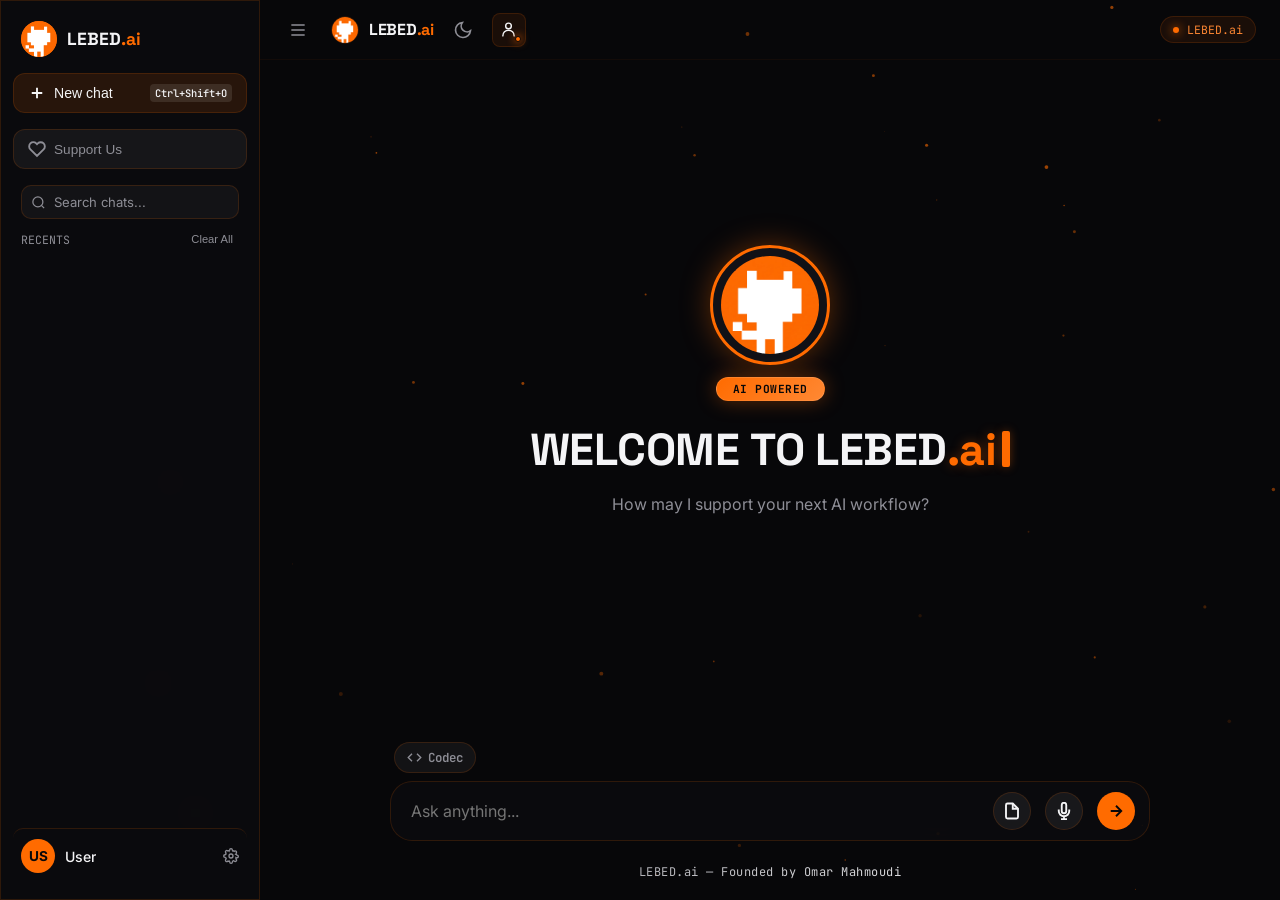
==== settings.html @ 3607a3d6 "First upload" ====
<!DOCTYPE html>
<html lang="en">
<head>
    <meta charset="UTF-8">
    <meta name="viewport" content="width=device-width, initial-scale=1.0">
    <title>Account Settings — LEBED.ai</title>
    
    <link rel="icon" type="image/png" href="orangeico.png">
    
    <link href="https://fonts.googleapis.com/css2?family=Inter:wght@400;500;600;700&family=JetBrains+Mono:wght@400;500;700&display=swap" rel="stylesheet">
    <link rel="stylesheet" href="settings.css">
</head>
<body>

<div class="settings-shell">
  <a href="index.html" class="back-link">&larr; Back to LEBED.ai</a>

  <div class="settings-layout">

    <!-- ===== SIDEBAR (Windows-style settings nav) ===== -->
    <aside class="settings-nav">
      <div class="nav-profile-mini">
        <input type="file" id="avatarInput" accept="image/png, image/jpeg, image/webp" hidden>
        <div class="avatar-preview-wrap" id="avatarTrigger" title="Click to change avatar">
          <img id="avatarPreview" src="" alt="Profile picture" class="avatar-preview">
          <div class="avatar-overlay">
            <svg width="16" height="16" fill="none" stroke="currentColor" stroke-width="2" viewBox="0 0 24 24"><path d="M23 19a2 2 0 01-2 2H3a2 2 0 01-2-2V8a2 2 0 012-2h4l2-3h6l2 3h4a2 2 0 012 2z"/><circle cx="12" cy="13" r="4"/></svg>
          </div>
        </div>
        <div class="nav-profile-text">
          <div class="nav-profile-name" id="navDisplayName">User</div>
          <div class="nav-profile-email" id="navEmail">&nbsp;</div>
        </div>
      </div>

      <nav class="nav-list">
        <button type="button" class="nav-item active" data-tab="accountTab">
          <svg width="18" height="18" fill="none" stroke="currentColor" stroke-width="2" stroke-linecap="round" stroke-linejoin="round" viewBox="0 0 24 24"><path d="M20 21a8 8 0 0 0-16 0"></path><circle cx="12" cy="7" r="4"></circle></svg>
          <span>Your info</span>
        </button>
        <button type="button" class="nav-item" data-tab="securityTab">
          <svg width="18" height="18" fill="none" stroke="currentColor" stroke-width="2" stroke-linecap="round" stroke-linejoin="round" viewBox="0 0 24 24"><path d="M12 22s8-4 8-10V5l-8-3-8 3v7c0 6 8 10 8 10z"></path></svg>
          <span>Sign-in &amp; security</span>
        </button>
      </nav>

      <div class="nav-divider"></div>

      <button type="button" class="nav-signout-btn" id="signOutBtn">
        <svg width="18" height="18" fill="none" stroke="currentColor" stroke-width="2" stroke-linecap="round" stroke-linejoin="round" viewBox="0 0 24 24"><path d="M9 21H5a2 2 0 01-2-2V5a2 2 0 012-2h4"></path><polyline points="16 17 21 12 16 7"></polyline><line x1="21" y1="12" x2="9" y2="12"></line></svg>
        <span>Sign out</span>
      </button>
    </aside>

    <!-- ===== MAIN CONTENT ===== -->
    <main class="settings-content">

      <!-- ---- Your info ---- -->
      <section class="settings-panel" id="accountTab">
        <h1>Your info</h1>
        <p class="subtitle">Update your display name and profile photo.</p>

        <form id="profileForm" novalidate>
          <div class="form-group">
            <label for="displayName">Display Name</label>
            <input type="text" id="displayName" placeholder="Your name" autocomplete="name">
          </div>

          <div class="form-group phone-field">
            <label for="settingsPhone">Phone Number</label>
            <div class="phone-input-wrap">
              <button type="button" class="phone-country-btn" id="settingsPhoneCountryBtn" aria-haspopup="listbox" aria-expanded="false">
                <img class="phone-flag" id="settingsPhoneFlag" src="https://flagcdn.com/24x18/tn.png" srcset="https://flagcdn.com/48x36/tn.png 2x" width="18" height="13" alt="">
                <span class="phone-dial-code" id="settingsPhoneDialCode">+216</span>
                <svg class="phone-caret" width="10" height="10" viewBox="0 0 24 24" fill="none" stroke="currentColor" stroke-width="3"><polyline points="6 9 12 15 18 9"></polyline></svg>
              </button>
              <input id="settingsPhone" type="tel" inputmode="numeric" placeholder="Phone number" autocomplete="tel">
            </div>
            <div class="phone-country-dropdown" id="settingsPhoneCountryDropdown" hidden>
              <input type="text" class="phone-country-search" id="settingsPhoneCountrySearch" placeholder="Search country or code..." autocomplete="off">
              <ul class="phone-country-list" id="settingsPhoneCountryList" role="listbox"></ul>
            </div>
          </div>

          <div id="profileAlert" class="form-alert" role="alert" hidden></div>

          <button type="submit" class="save-btn" id="saveProfileBtn">
            <span class="btn-label">Save Changes</span>
            <span class="btn-spinner" hidden></span>
          </button>
        </form>
      </section>

      <!-- ---- Sign-in & security ---- -->
      <section class="settings-panel" id="securityTab" hidden>
        <h1>Sign-in &amp; security</h1>
        <p class="subtitle">Manage the email and password you use to sign in.</p>

        <div class="security-card">
          <div class="security-card-info">
            <div class="security-card-title">Email address</div>
            <div class="security-card-value" id="currentEmailDisplay">&nbsp;</div>
          </div>
          <button type="button" class="ghost-btn" id="changeEmailBtn">Change</button>
        </div>

        <div class="security-card">
          <div class="security-card-info">
            <div class="security-card-title">Password</div>
            <div class="security-card-value">••••••••</div>
          </div>
          <button type="button" class="ghost-btn" id="changePasswordBtn">Change</button>
        </div>

        <div id="securityAlert" class="form-alert" role="alert" hidden></div>
      </section>

    </main>
  </div>
</div>

<!-- ===== MODALS ===== -->

<!-- Avatar crop editor -->
<div class="modal-overlay" id="avatarCropModal">
  <div class="modal-card crop-modal-card">
    <div class="modal-header">
      <div class="modal-title">Crop &amp; rotate</div>
      <button type="button" class="close-modal-btn" data-close-modal="avatarCropModal">&times;</button>
    </div>
    <div class="crop-stage-wrap">
      <canvas id="avatarCropCanvas" class="crop-canvas" width="360" height="360"></canvas>
    </div>
    <div class="crop-controls">
      <label for="avatarZoom">Zoom</label>
      <input id="avatarZoom" type="range" min="1" max="3" step="0.01" value="1">
      <button type="button" class="btn crop-rotate-btn" id="avatarRotateBtn">Rotate 90°</button>
      <button type="button" class="btn crop-reset-btn" id="avatarResetBtn">Reset</button>
    </div>
    <p class="crop-hint">Drag the image to choose what appears in your profile photo.</p>
    <div id="avatarCropAlert" class="form-alert" role="alert" hidden></div>
    <div class="modal-footer">
      <button type="button" class="btn btn-cancel" data-close-modal="avatarCropModal">Cancel</button>
      <button type="button" class="btn btn-save" id="avatarCropApplyBtn">Use photo</button>
    </div>
  </div>
</div>

<!-- Change email -->
<div class="modal-overlay" id="changeEmailModal">
  <div class="modal-card">
    <div class="modal-header">
      <div class="modal-title">Change email address</div>
      <button type="button" class="close-modal-btn" data-close-modal="changeEmailModal">&times;</button>
    </div>
    <div class="modal-body">
      <p class="modal-desc">We'll send a confirmation link to the new address — the change won't take effect until you click it.</p>
      <div class="form-group">
        <label for="newEmailInput">New Email Address</label>
        <input type="email" id="newEmailInput" placeholder="you@example.com" autocomplete="email">
      </div>
      <div id="changeEmailAlert" class="form-alert" role="alert" hidden></div>
    </div>
    <div class="modal-footer">
      <button type="button" class="btn btn-cancel" data-close-modal="changeEmailModal">Cancel</button>
      <button type="button" class="btn btn-save" id="changeEmailSubmitBtn">Continue</button>
    </div>
  </div>
</div>

<!-- Change password -->
<div class="modal-overlay" id="changePasswordModal">
  <div class="modal-card">
    <div class="modal-header">
      <div class="modal-title">Change password</div>
      <button type="button" class="close-modal-btn" data-close-modal="changePasswordModal">&times;</button>
    </div>
    <div class="modal-body">
      <div class="form-group">
        <label for="newPasswordInput">New Password</label>
        <div class="password-wrap">
          <input type="password" id="newPasswordInput" placeholder="At least 8 characters" autocomplete="new-password">
          <button type="button" class="toggle-pw" data-target="newPasswordInput" aria-label="Show password">&#9673;</button>
        </div>
      </div>
      <div class="form-group">
        <label for="confirmNewPasswordInput">Confirm New Password</label>
        <div class="password-wrap">
          <input type="password" id="confirmNewPasswordInput" placeholder="Re-enter new password" autocomplete="new-password">
          <button type="button" class="toggle-pw" data-target="confirmNewPasswordInput" aria-label="Show password">&#9673;</button>
        </div>
      </div>
      <div id="changePasswordAlert" class="form-alert" role="alert" hidden></div>
    </div>
    <div class="modal-footer">
      <button type="button" class="btn btn-cancel" data-close-modal="changePasswordModal">Cancel</button>
      <button type="button" class="btn btn-save" id="changePasswordSubmitBtn">Continue</button>
    </div>
  </div>
</div>

<!-- Generic "confirm your current password" step, used before actually
     applying an email or password change. -->
<div class="modal-overlay" id="confirmPasswordModal">
  <div class="modal-card">
    <div class="modal-header">
      <div class="modal-title">Confirm your password</div>
      <button type="button" class="close-modal-btn" data-close-modal="confirmPasswordModal">&times;</button>
    </div>
    <div class="modal-body">
      <p class="modal-desc">For your security, enter your current password to continue.</p>
      <div class="form-group">
        <label for="confirmPasswordInput">Current Password</label>
        <div class="password-wrap">
          <input type="password" id="confirmPasswordInput" placeholder="Enter current password" autocomplete="current-password">
          <button type="button" class="toggle-pw" data-target="confirmPasswordInput" aria-label="Show password">&#9673;</button>
        </div>
      </div>
      <div id="confirmPasswordAlert" class="form-alert" role="alert" hidden></div>
    </div>
    <div class="modal-footer">
      <button type="button" class="btn btn-cancel" data-close-modal="confirmPasswordModal">Cancel</button>
      <button type="button" class="btn btn-save" id="confirmPasswordSubmitBtn">Confirm</button>
    </div>
  </div>
</div>

<!-- Sign out confirmation -->
<div class="modal-overlay" id="signOutConfirmModal">
  <div class="modal-card">
    <div class="modal-header">
      <div class="modal-title">Sign out?</div>
      <button type="button" class="close-modal-btn" data-close-modal="signOutConfirmModal">&times;</button>
    </div>
    <div class="modal-body">
      <p class="modal-desc">You'll need to sign in again to access your account.</p>
    </div>
    <div class="modal-footer">
      <button type="button" class="btn btn-cancel" data-close-modal="signOutConfirmModal">Cancel</button>
      <button type="button" class="btn btn-danger" id="confirmSignOutBtn">Sign out</button>
    </div>
  </div>
</div>

<script src="https://cdn.jsdelivr.net/npm/@supabase/supabase-js@2"></script>
<script src="supabase-config.js"></script>
<script src="settings.js"></script>
</body>
</html>
---- settings.css ----
:root {
  --bg: #070709;
  --card: rgba(22, 22, 27, 0.85);
  --card-border: rgba(255, 107, 0, 0.15);
  --primary: #FF6B00;
  --primary-light: #FF8833;
  --primary-glow: rgba(255, 107, 0, 0.35);
  --text: #F4F4F6;
  --muted: #8E8E96;
  --danger: #FF4D4D;
  --success: #00C853;
  --mono: 'JetBrains Mono', monospace;
  --body: 'Inter', sans-serif;
}

* { box-sizing: border-box; margin: 0; padding: 0; }

body {
  background: var(--bg);
  color: var(--text);
  font-family: var(--body);
  min-height: 100vh;
  padding: 24px;
}

.settings-shell { width: 100%; max-width: 900px; margin: 0 auto; }

.back-link {
  display: inline-flex;
  align-items: center;
  gap: 6px;
  color: var(--muted);
  text-decoration: none;
  font-size: 0.82rem;
  margin-bottom: 16px;
  transition: color 0.2s ease;
}
.back-link:hover { color: var(--primary-light); }

/* ===== LAYOUT: Windows-style sidebar + content ===== */
.settings-layout {
  display: flex;
  align-items: flex-start;
  gap: 24px;
  background: var(--card);
  border: 1px solid var(--card-border);
  border-radius: 18px;
  box-shadow: 0 20px 50px rgba(0,0,0,0.5);
  backdrop-filter: blur(12px);
  overflow: hidden;
}

/* ---- Sidebar ---- */
.settings-nav {
  width: 250px;
  flex-shrink: 0;
  display: flex;
  flex-direction: column;
  padding: 24px 14px;
  border-right: 1px solid var(--card-border);
  min-height: 520px;
}

.nav-profile-mini {
  display: flex;
  align-items: center;
  gap: 12px;
  padding: 4px 10px 22px 10px;
}

.avatar-preview-wrap {
  position: relative;
  width: 46px;
  height: 46px;
  border-radius: 50%;
  cursor: pointer;
  overflow: hidden;
  border: 2px solid var(--primary);
  box-shadow: 0 0 14px var(--primary-glow);
  flex-shrink: 0;
}

.avatar-preview {
  width: 100%;
  height: 100%;
  object-fit: cover;
  background: #2a2a30;
  display: block;
}

.avatar-overlay {
  position: absolute;
  inset: 0;
  background: rgba(0,0,0,0.6);
  color: #fff;
  display: flex;
  align-items: center;
  justify-content: center;
  opacity: 0;
  transition: opacity 0.2s ease;
}
.avatar-preview-wrap:hover .avatar-overlay { opacity: 1; }

.nav-profile-text { min-width: 0; }
.nav-profile-name {
  font-size: 0.86rem;
  font-weight: 700;
  white-space: nowrap;
  overflow: hidden;
  text-overflow: ellipsis;
}
.nav-profile-email {
  font-size: 0.7rem;
  color: var(--muted);
  white-space: nowrap;
  overflow: hidden;
  text-overflow: ellipsis;
}

.nav-list {
  display: flex;
  flex-direction: column;
  gap: 3px;
}

.nav-item {
  display: flex;
  align-items: center;
  gap: 11px;
  width: 100%;
  background: transparent;
  border: none;
  color: var(--muted);
  font-family: var(--body);
  font-size: 0.85rem;
  font-weight: 500;
  text-align: left;
  padding: 10px 12px;
  border-radius: 10px;
  cursor: pointer;
  transition: background 0.18s ease, color 0.18s ease;
}
.nav-item svg { flex-shrink: 0; }
.nav-item:hover { background: rgba(255,255,255,0.05); color: var(--text); }
.nav-item.active {
  background: rgba(255, 107, 0, 0.14);
  color: var(--primary-light);
  box-shadow: inset 0 0 0 1px rgba(255, 107, 0, 0.22);
}

.nav-divider {
  flex: 1;
  min-height: 20px;
  border-bottom: 1px solid var(--card-border);
  margin: 10px 4px 14px 4px;
}

.nav-signout-btn {
  display: flex;
  align-items: center;
  gap: 11px;
  width: 100%;
  background: transparent;
  border: 1px solid var(--card-border);
  color: var(--muted);
  font-family: var(--body);
  font-size: 0.85rem;
  font-weight: 600;
  text-align: left;
  padding: 10px 12px;
  border-radius: 10px;
  cursor: pointer;
  transition: all 0.18s ease;
}
.nav-signout-btn:hover {
  background: rgba(255, 77, 77, 0.1);
  border-color: rgba(255, 77, 77, 0.3);
  color: #ff8080;
}

/* ---- Main content ---- */
.settings-content {
  flex: 1;
  min-width: 0;
  padding: 30px 32px;
}

.settings-panel h1 { font-size: 1.3rem; font-weight: 700; margin-bottom: 4px; }
.settings-panel .subtitle { color: var(--muted); font-size: 0.84rem; margin-bottom: 24px; }

.form-group { display: flex; flex-direction: column; gap: 6px; margin-bottom: 18px; }

label {
  font-size: 0.72rem;
  font-weight: 700;
  color: var(--muted);
  text-transform: uppercase;
  letter-spacing: 0.4px;
}

input[type="text"], input[type="email"], input[type="password"] {
  background: rgba(255,255,255,0.04);
  border: 1px solid var(--card-border);
  border-radius: 10px;
  padding: 12px 14px;
  color: var(--text);
  font-family: var(--mono);
  font-size: 0.88rem;
  outline: none;
  width: 100%;
  transition: border-color 0.2s ease, box-shadow 0.2s ease;
}

input:focus {
  border-color: var(--primary);
  box-shadow: 0 0 0 3px rgba(255,107,0,0.15);
}

.password-wrap { position: relative; }
.toggle-pw {
  position: absolute;
  right: 10px;
  top: 50%;
  transform: translateY(-50%);
  background: none;
  border: none;
  cursor: pointer;
  color: var(--muted);
}
.toggle-pw:hover { color: var(--primary-light); }

.form-alert {
  padding: 10px 14px;
  border-radius: 10px;
  font-size: 0.82rem;
  margin-bottom: 16px;
  line-height: 1.4;
}
.form-alert.error {
  background: rgba(255,77,77,0.1);
  border: 1px solid rgba(255,77,77,0.3);
  color: #ff8080;
}
.form-alert.success {
  background: rgba(0,200,83,0.1);
  border: 1px solid rgba(0,200,83,0.3);
  color: #4ee08a;
}

.save-btn {
  background: linear-gradient(135deg, var(--primary), var(--primary-light));
  color: #070709;
  font-weight: 700;
  font-size: 0.88rem;
  border: none;
  border-radius: 10px;
  padding: 12px 22px;
  cursor: pointer;
  display: flex;
  align-items: center;
  justify-content: center;
  gap: 8px;
  box-shadow: 0 0 18px var(--primary-glow);
  transition: box-shadow 0.2s ease, transform 0.1s ease;
}
.save-btn:hover { box-shadow: 0 0 26px var(--primary-glow); }
.save-btn:active { transform: scale(0.98); }
.save-btn:disabled { opacity: 0.6; cursor: not-allowed; }

.btn-spinner {
  width: 14px;
  height: 14px;
  border: 2px solid rgba(7,7,9,0.3);
  border-top-color: #070709;
  border-radius: 50%;
  animation: spin 0.7s linear infinite;
}
@keyframes spin { to { transform: rotate(360deg); } }

/* ---- Phone number field with country-code picker ---- */
.phone-field { position: relative; }

.phone-input-wrap {
  display: flex;
  align-items: stretch;
  height: 48px;
  border: 1px solid var(--card-border);
  border-radius: 10px;
  background: rgba(255,255,255,.035);
  overflow: hidden;
  transition: border-color .15s ease, box-shadow .15s ease;
}
.phone-input-wrap:focus-within {
  border-color: var(--primary);
  box-shadow: 0 0 0 3px rgba(255,107,0,0.15);
}

.phone-country-btn {
  display: flex;
  align-items: center;
  gap: 6px;
  flex-shrink: 0;
  padding: 0 10px 0 13px;
  background: transparent;
  border: 0;
  border-right: 1px solid var(--card-border);
  color: var(--text);
  cursor: pointer;
}
.phone-country-btn:hover { background: rgba(255,255,255,.05); }
.phone-flag { width: 18px; height: 13px; object-fit: cover; border-radius: 2px; box-shadow: 0 0 0 1px rgba(255,255,255,.15); flex-shrink: 0; display: block; }
.phone-dial-code { font: 700 .78rem var(--mono); color: var(--text); white-space: nowrap; }
.phone-caret { opacity: .55; transition: transform .18s ease; flex-shrink: 0; }
.phone-country-btn[aria-expanded="true"] .phone-caret { transform: rotate(180deg); opacity: .9; }

.phone-input-wrap input#settingsPhone {
  flex: 1;
  min-width: 0;
  height: 100%;
  padding: 0 13px 0 10px;
  border: 0;
  border-radius: 0;
  background: transparent;
  color: var(--text);
  font: 700 .88rem var(--mono);
  letter-spacing: 0.4px;
  outline: 0;
}

.phone-country-dropdown {
  position: absolute;
  top: calc(100% + 6px);
  left: 0;
  right: 0;
  z-index: 60;
  display: flex;
  flex-direction: column;
  max-height: 264px;
  background: #141419;
  border: 1px solid var(--card-border);
  border-radius: 12px;
  box-shadow: 0 18px 40px rgba(0,0,0,.6);
  overflow: hidden;
}
.phone-country-dropdown[hidden] { display: none; }

.phone-country-search {
  margin: 8px;
  padding: 9px 11px;
  background: rgba(255,255,255,.05);
  border: 1px solid var(--card-border);
  border-radius: 8px;
  color: var(--text);
  font: .78rem var(--body);
  outline: 0;
}
.phone-country-search:focus { border-color: var(--primary); }

.phone-country-list {
  list-style: none;
  margin: 0;
  padding: 0 6px 8px;
  overflow-y: auto;
}
.phone-country-list::-webkit-scrollbar { width: 5px; }
.phone-country-list::-webkit-scrollbar-thumb { background: rgba(255,107,0,.3); border-radius: 10px; }

.phone-country-list li {
  display: flex;
  align-items: center;
  gap: 10px;
  padding: 8px 9px;
  border-radius: 8px;
  cursor: pointer;
  color: var(--text);
  font: .8rem var(--body);
}
.phone-country-list li:hover,
.phone-country-list li.active {
  background: rgba(255,107,0,0.1);
}
.phone-country-list .flag { width: 18px; height: 13px; object-fit: cover; border-radius: 2px; box-shadow: 0 0 0 1px rgba(255,255,255,.15); flex-shrink: 0; display: block; }
.phone-country-list .country-name { flex: 1; min-width: 0; overflow: hidden; text-overflow: ellipsis; white-space: nowrap; }
.phone-country-list .dial-code { flex-shrink: 0; color: var(--muted); font: 700 .72rem var(--mono); }
.phone-country-empty { padding: 14px; text-align: center; color: var(--muted); font: .74rem var(--body); }

/* ---- Security cards (email row / password row) ---- */
.security-card {
  display: flex;
  align-items: center;
  justify-content: space-between;
  gap: 14px;
  background: rgba(255,255,255,0.03);
  border: 1px solid var(--card-border);
  border-radius: 14px;
  padding: 16px 18px;
  margin-bottom: 12px;
}

.security-card-info { min-width: 0; }
.security-card-title {
  font-size: 0.72rem;
  font-weight: 700;
  color: var(--muted);
  text-transform: uppercase;
  letter-spacing: 0.4px;
  margin-bottom: 4px;
}
.security-card-value {
  font-family: var(--mono);
  font-size: 0.92rem;
  color: var(--text);
  white-space: nowrap;
  overflow: hidden;
  text-overflow: ellipsis;
}

.ghost-btn {
  flex-shrink: 0;
  background: rgba(255,107,0,0.1);
  border: 1px solid var(--card-border);
  color: var(--primary-light);
  font-family: var(--body);
  font-size: 0.8rem;
  font-weight: 600;
  padding: 9px 16px;
  border-radius: 40px;
  cursor: pointer;
  transition: all 0.2s ease;
}
.ghost-btn:hover {
  background: var(--primary);
  color: #070709;
  box-shadow: 0 0 12px var(--primary-glow);
}

/* ===== MODALS ===== */
.modal-overlay {
  display: none;
  position: fixed;
  inset: 0;
  background: rgba(0,0,0,0.75);
  backdrop-filter: blur(8px);
  z-index: 1000;
  align-items: center;
  justify-content: center;
  padding: 16px;
}
.modal-overlay.active { display: flex; }

.modal-card {
  background: #121216;
  border: 1px solid var(--card-border);
  border-radius: 20px;
  width: 100%;
  max-width: 440px;
  padding: 24px;
  box-shadow: 0 20px 50px rgba(0,0,0,0.8);
  display: flex;
  flex-direction: column;
  gap: 18px;
  animation: modalIn 0.25s cubic-bezier(0.16, 1, 0.3, 1);
}

.crop-modal-card { max-width: 470px; }
.crop-stage-wrap {
  width: min(100%, 360px);
  aspect-ratio: 1;
  margin: 0 auto;
  overflow: hidden;
  border-radius: 12px;
  background: #08080a;
  box-shadow: 0 0 0 1px rgba(255,255,255,.12);
  touch-action: none;
}
.crop-canvas { display: block; width: 100%; height: 100%; cursor: grab; touch-action: none; }
.crop-canvas:active { cursor: grabbing; }
.crop-controls { display: flex; align-items: center; gap: 10px; flex-wrap: wrap; }
.crop-controls label { flex: 0 0 auto; }
.crop-controls input[type="range"] { flex: 1 1 130px; accent-color: var(--primary); }
.crop-rotate-btn, .crop-reset-btn { padding: 8px 11px; font-size: .76rem; }
.crop-reset-btn { background: rgba(255,255,255,.06); color: var(--muted); }
.crop-hint { color: var(--muted); font-size: .76rem; line-height: 1.4; }

@keyframes modalIn { from { transform: scale(0.92); opacity: 0; } to { transform: scale(1); opacity: 1; } }

.modal-header { display: flex; justify-content: space-between; align-items: center; }
.modal-title { font-size: 1.1rem; font-weight: 700; }
.close-modal-btn { background: transparent; border: none; color: var(--muted); cursor: pointer; font-size: 1.2rem; }
.close-modal-btn:hover { color: var(--text); }

.modal-body { display: flex; flex-direction: column; gap: 4px; }
.modal-desc { color: var(--muted); font-size: 0.8rem; line-height: 1.5; margin-bottom: 12px; }

.modal-footer { display: flex; justify-content: flex-end; gap: 10px; }

.btn { padding: 10px 18px; border-radius: 10px; font-size: 0.85rem; font-weight: 600; cursor: pointer; border: none; transition: all 0.2s; }
.btn-cancel { background: transparent; color: var(--muted); }
.btn-cancel:hover { background: rgba(255,255,255,0.05); color: var(--text); }
.btn-save { background: var(--primary); color: #070709; }
.btn-save:hover { box-shadow: 0 0 15px var(--primary-glow); }
.btn-save:disabled { opacity: 0.6; cursor: not-allowed; }
.btn-danger { background: var(--danger); color: #fff; }
.btn-danger:hover { box-shadow: 0 0 15px rgba(255,77,77,0.4); }
.btn-danger:disabled { opacity: 0.6; cursor: not-allowed; }

@media (max-width: 720px) {
  body { padding: 14px; }

  .settings-layout {
    flex-direction: column;
  }

  .settings-nav {
    width: 100%;
    min-height: 0;
    border-right: none;
    border-bottom: 1px solid var(--card-border);
    padding: 18px 14px;
  }

  .nav-list { flex-direction: row; overflow-x: auto; gap: 6px; }
  .nav-item { white-space: nowrap; }
  .nav-divider { display: none; }
  .nav-signout-btn { margin-top: 14px; }

  .settings-content { padding: 22px 18px; }
}
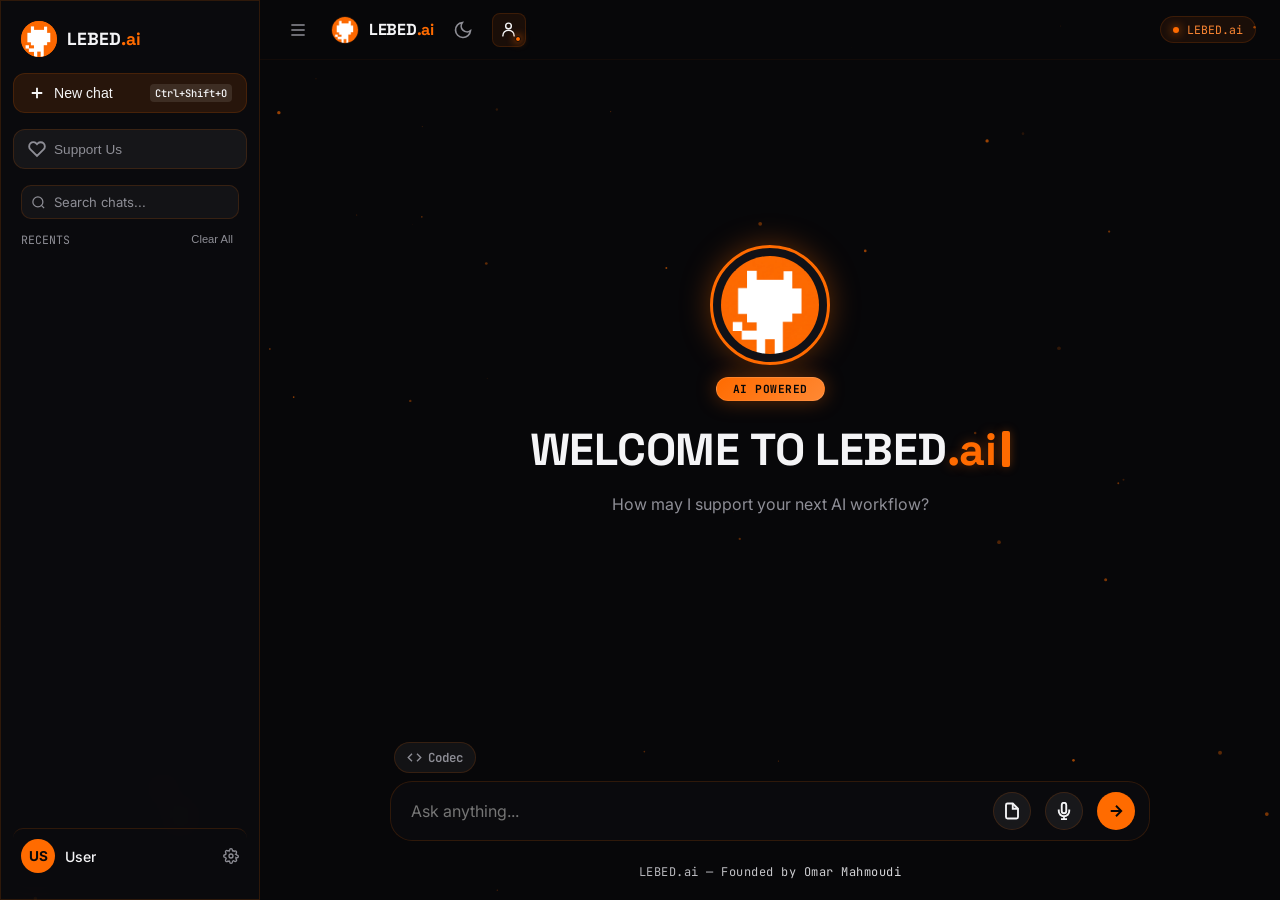
==== commit a7680744: "Add files via upload" ====
--- a/settings.html
+++ b/settings.html
@@ -244,6 +244,7 @@
 
 <script src="https://cdn.jsdelivr.net/npm/@supabase/supabase-js@2"></script>
 <script src="supabase-config.js"></script>
+<script src="session.js"></script>
 <script src="settings.js"></script>
 </body>
 </html>
